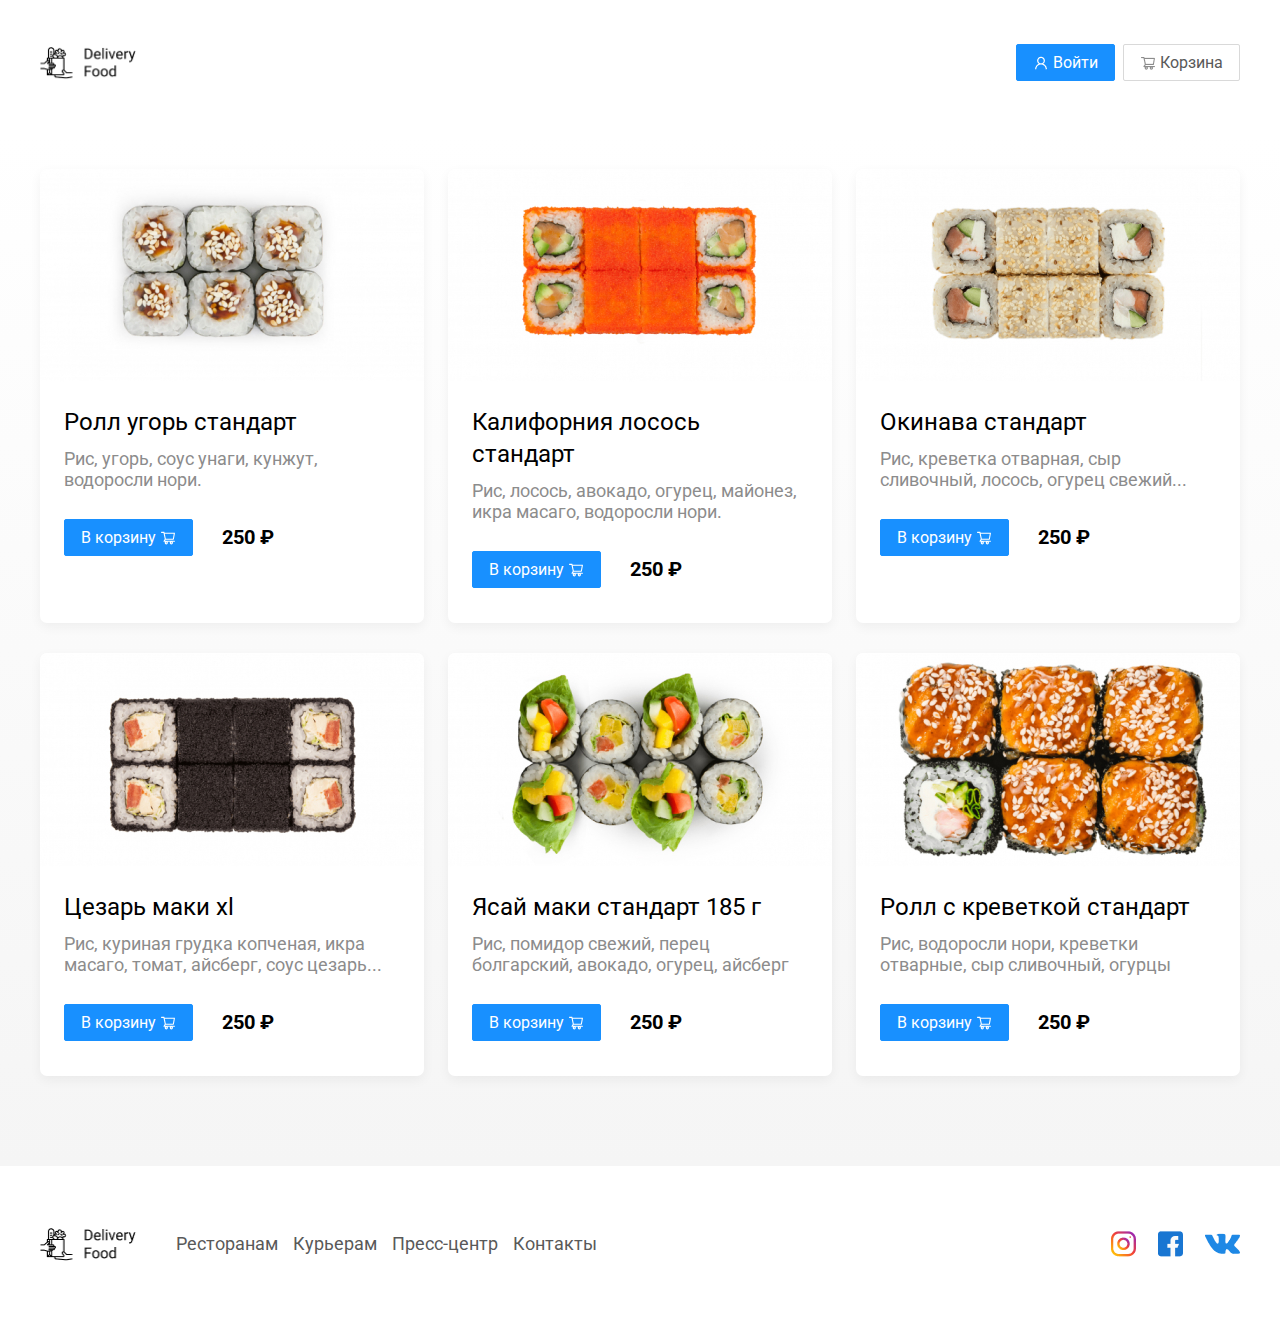
==== goods.html @ d11411a3 "перед затиранием верстки в контейнере на первой странице" ====
<!DOCTYPE html>
<html lang="ru">

<head>
  <meta charset="UTF-8">
  <meta http-equiv="X-UA-Compatible" content="IE=edge">
  <meta name="viewport" content="width=device-width, initial-scale=1.0">
  <link rel="preconnect" href="https://fonts.googleapis.com">
  <link rel="preconnect" href="https://fonts.gstatic.com" crossorigin>
  <link href="https://fonts.googleapis.com/css2?family=Roboto:wght@400;700&display=swap" rel="stylesheet">
  <link href="css/style.css" rel="stylesheet">
  <script src="./js/index.js" defer></script>
  <title>Delivery Food</title>
</head>

<body>
  <div class="page-wrapper">
    <header class="header">
      <div class="container">
        <div class="header-box">
          <a href="./index.html" class="header-logo logo">
            <img src="./images/logo.png" alt="logo">
          </a>
          <div class="header-controls">
            <button class="btn btn-primary">
              <img src="./images/icons/user.png" alt="User">
              <span>Войти</span>
            </button>
            <button class="btn btn-outline" id="cart-button">
              <img src="./images/icons/shopping-cart.png" alt="Cart">
              <span>Корзина</span>
            </button>
          </div>
        </div>
      </div>
    </header>

    <main class="main">

      <section class="products">
        <div class="container">


          <div class="products__wrapper">
            <div class="products__card card">
              <div class="card__image">
                <img src="./images/goods/goods-1.jpg" alt="goods-1">
              </div>
              <div class="card__description card-description">
                <div class="card__row">
                  <h4 class="card-description__name">Ролл угорь стандарт</h4>
                </div>

                <div class="card__row">
                  <p class="card-description__text">
                    Рис, угорь, соус унаги, кунжут, водоросли нори.
                  </p>
                </div>

                <div class="card__row">
                  <div class="card-description__controls">
                    <button class="btn btn-primary">
                      <span>В корзину</span>
                      <img src="./images/icons/shopping-cart-white.svg" alt="shopping cart">
                    </button>
                    <sppan class="card-description__controls-prise">
                      250 ₽
                    </sppan>
                  </div>
                </div>
              </div>
            </div>

            <div class="products__card card">
              <div class="card__image">
                <img src="./images/goods/goods-2.jpg" alt="goods-2">
              </div>
              <div class="card__description card-description">
                <div class="card__row">
                  <h4 class="card-description__name">Калифорния лосось стандарт</h4>
                </div>

                <div class="card__row">
                  <p class="card-description__text">
                    Рис, лосось, авокадо, огурец, майонез, икра масаго, водоросли нори.
                  </p>
                </div>

                <div class="card__row">
                  <div class="card-description__controls">
                    <button class="btn btn-primary">
                      <span>В корзину</span>
                      <img src="./images/icons/shopping-cart-white.svg" alt="shopping cart">
                    </button>
                    <sppan class="card-description__controls-prise">
                      250 ₽
                    </sppan>
                  </div>
                </div>
              </div>
            </div>

            <div class="products__card card">
              <div class="card__image">
                <img src="./images/goods/goods-3.jpg" alt="goods-3">
              </div>
              <div class="card__description card-description">
                <div class="card__row">
                  <h4 class="card-description__name">Окинава стандарт</h4>
                </div>

                <div class="card__row">
                  <p class="card-description__text">
                    Рис, креветка отварная, сыр сливочный, лосось, огурец свежий...
                  </p>
                </div>

                <div class="card__row">
                  <div class="card-description__controls">
                    <button class="btn btn-primary">
                      <span>В корзину</span>
                      <img src="./images/icons/shopping-cart-white.svg" alt="shopping cart">
                    </button>
                    <sppan class="card-description__controls-prise">
                      250 ₽
                    </sppan>
                  </div>
                </div>
              </div>
            </div>

            <div class="products__card card">
              <div class="card__image">
                <img src="./images/goods/goods-4.jpg" alt="goods-4">
              </div>
              <div class="card__description card-description">
                <div class="card__row">
                  <h4 class="card-description__name">Цезарь маки хl</h4>
                </div>

                <div class="card__row">
                  <p class="card-description__text">
                    Рис, куриная грудка копченая, икра масаго, томат, айсберг, соус цезарь...
                  </p>
                </div>

                <div class="card__row">
                  <div class="card-description__controls">
                    <button class="btn btn-primary">
                      <span>В корзину</span>
                      <img src="./images/icons/shopping-cart-white.svg" alt="shopping cart">
                    </button>
                    <sppan class="card-description__controls-prise">
                      250 ₽
                    </sppan>
                  </div>
                </div>
              </div>
            </div>

            <div class="products__card card">
              <div class="card__image">
                <img src="./images/goods/goods-5.jpg" alt="goods-5">
              </div>
              <div class="card__description card-description">
                <div class="card__row">
                  <h4 class="card-description__name">Ясай маки стандарт 185 г</h4>
                </div>

                <div class="card__row">
                  <p class="card-description__text">
                    Рис, помидор свежий, перец болгарский, авокадо, огурец, айсберг
                  </p>
                </div>

                <div class="card__row">
                  <div class="card-description__controls">
                    <button class="btn btn-primary">
                      <span>В корзину</span>
                      <img src="./images/icons/shopping-cart-white.svg" alt="shopping cart">
                    </button>
                    <sppan class="card-description__controls-prise">
                      250 ₽
                    </sppan>
                  </div>
                </div>
              </div>
            </div>

            <div class="products__card card">
              <div class="card__image">
                <img src="./images/goods/goods-6.jpg" alt="goods-6">
              </div>
              <div class="card__description card-description">
                <div class="card__row">
                  <h4 class="card-description__name">Ролл с креветкой стандарт</h4>
                </div>

                <div class="card__row">
                  <p class="card-description__text">
                    Рис, водоросли нори, креветки отварные, сыр сливочный, огурцы
                  </p>
                </div>

                <div class="card__row">
                  <div class="card-description__controls">
                    <button class="btn btn-primary">
                      <span>В корзину</span>
                      <img src="./images/icons/shopping-cart-white.svg" alt="shopping cart">
                    </button>
                    <sppan class="card-description__controls-prise">
                      250 ₽
                    </sppan>
                  </div>
                </div>
              </div>
            </div>

          </div>
        </div>
      </section>
    </main>

    <!-- Верстаем модальное окно -->
    <div class="cart-modal-overlay">
      <div class="cart-modal">
        <div class="cart-modal__header">
          <h2 class="cart-modal__header-title">Корзина</h2>
          <span class="cart-modal__header-close">
            <img src="./images/icons/close.svg" alt="close">
          </span>
        </div>

        <div class="cart-modal__body">
          <div class="cart-modal__item">
            <p class="cart-modal__item-title">
              Ролл угорь стандарт
            </p>

            <div class="cart-modal__item-controls">
              <span class="cart-modal__item-price">
                250 ₽
              </span>
              <div class="cart-modal__item-inner">
                <button class="btn btn-outline">-</button>
                <span class="cart-modal__item-count">1</span>
                <button class="btn btn-outline">+</button>
              </div>
            </div>

          </div>
          <div class="cart-modal__item">
            <p class="cart-modal__item-title">
              Ролл угорь стандарт
            </p>

            <div class="cart-modal__item-controls">
              <span class="cart-modal__item-price">
                250 ₽
              </span>
              <div class="cart-modal__item-inner">
                <button class="btn btn-outline">-</button>
                <span class="cart-modal__item-count">1</span>
                <button class="btn btn-outline">+</button>
              </div>
            </div>

          </div>
          <div class="cart-modal__item">
            <p class="cart-modal__item-title">
              Ролл угорь стандарт
            </p>

            <div class="cart-modal__item-controls">
              <span class="cart-modal__item-price">
                250 ₽
              </span>
              <div class="cart-modal__item-inner">
                <button class="btn btn-outline">-</button>
                <span class="cart-modal__item-count">1</span>
                <button class="btn btn-outline">+</button>
              </div>
            </div>

          </div>
        </div>

        <div class="cart-modal__footer">
          <div class="cart-modal__footer-price">
            1250 ₽
          </div>
          <div class="cart-modal__footer-controls">
            <button class="btn btn-primary">
              Оформить заказ
            </button>
            <button class="btn btn-outline">
              Отмена
            </button>
          </div>
        </div>
      </div>
    </div>

    <footer class="footer">
      <div class="container">
        <div class="footer-box">
          <a href="./index.html" class="header-logo logo">
            <img src="./images/logo.png" alt="logo">
          </a>
          <div class="footer-nav">
            <ul>
              <li>
                <a href="./goods.html">Ресторанам</a>
              </li>
              <li>
                <a href="./goods.html">Курьерам</a>
              </li>
              <li>
                <a href="./goods.html">Пресс-центр</a>
              </li>
              <li>
                <a href="./goods.html">Контакты</a>
              </li>
            </ul>
          </div>
          <div class="footer-social">
            <img src="./images/social/INST.png" alt="instagram">
            <img src="./images/social/FB.png" alt="facebook">
            <img src="./images/social/VK.png" alt="InContact)">
          </div>
        </div>
      </div>
    </footer>
  </div>
</body>

</html>
---- css/style.css ----
* {
  box-sizing: border-box;
  font-family: Roboto;
  font-style: normal;
  line-height: normal;
}

body {
  margin: 0;
  padding: 0;
}

h1,
h2,
h3,
h4,
p {
  margin: 0;
}

.page-wrapper {
  display: flex;
  flex-direction: column;
  min-height: 100vh;
}

.container {
  max-width: 1230px;
  /* height: 100%; */
  margin: 0 auto;
  padding: 0 15px;
}

.main {
  flex-grow: 1;
  background: linear-gradient(180deg, rgba(245, 245, 245, 0.00) 1.04%, #F5F5F5 100%);
}

.btn {
  padding: 8px 16px;
  display: flex;
  align-items: center;
  gap: 4px;
  /* Убираем обводку вокруг кнопок */
  outline: none;
  cursor: pointer;
  font-size: 16px;
  font-weight: 400;
  line-height: 24px;
  /* 150% */
}

.btn-primary {
  border-radius: 2px;
  background: #1890FF;
  border: 1px solid #1890FF;
  color: #FFF;
}

.btn-outline {
  border-radius: 2px;
  border: 1px solid #D9D9D9;
  background: #FFF;
  color: #595959;
}

.logo {
  max-width: 100px;
  max-height: 36px;
}

.logo img {
  width: 100%;

}

.header {
  padding: 44px 0;
}

.header-box {
  display: flex;
  justify-content: space-between;
  align-items: center;
}

.header-controls {
  display: flex;
  align-items: center;
  /* Чтобы кнопки разрастались в левую сторону */
  justify-content: flex-end;
  gap: 8px;
}

.footer {
  padding: 60px 0;
}

.footer-box {
  display: flex;
  flex-wrap: wrap;
  gap: 36px;
  align-items: center;
}

.footer-nav {
  /* растягиваем элемент на все свободное пространство */
  flex-grow: 1;
}

.footer-nav ul {
  display: flex;
  flex-wrap: wrap;
  align-items: center;
  list-style: none;
  gap: 15px;
  padding: 0;
  margin: 0;
}

.footer-nav ul li a {
  color: #595959;
  font-size: 18px;
  font-weight: 400;
  text-decoration: none;
}

.footer-social {
  display: flex;
  align-items: center;
  justify-content: flex-end;
  gap: 21px;
}

.banner {
  margin-bottom: 56px;
}

.banner__item {
  background-color: #FFF1B8;
  background-image: url(../images/banners/banner-img.png);
  background-repeat: no-repeat;
  background-position: center right;
  background-size: contain;
  padding: 68px;
  border-radius: 10px;
}

.banner__title {
  color: #302C34;
  font-size: 39px;
  font-weight: 700;
  max-width: 460px;
  margin-bottom: 12px;
}

.banner__text {
  color: #302C34;
  font-size: 24px;
  font-weight: 400;
  max-width: 538px;
}

.products__header {
  display: flex;
  gap: 24px;
  flex-wrap: wrap;
  justify-content: space-between;
  align-items: center;
}

.products__header-title {
  color: #000;
  font-size: 36px;
  font-weight: 700;
}

.products__header-search {
  min-width: 306px;
  height: 34px;
  flex-shrink: 0;
  border-radius: 2px;
  border: 1px solid #D9D9D9;
  background: #FFF;
  padding: 5px 12px;
}

.products__header-search:focus {
  outline: none;
}

.products__header-search::placeholder {
  color: #BFBFBF;
  font-size: 16px;
  font-weight: 400;
  line-height: 24px;
  /* 150% */
}

.products__wrapper {
  display: flex;
  flex-wrap: wrap;
  gap: 30px 24px;
  margin-top: 44px;
  margin-bottom: 90px;
}

/* Устанавливаем динамический размер карточки (для адаптива) чтобы на брекпоинтах менять их ширину*/
.products__card {
  width: calc((100% - 48px) / 3);
  border-radius: 7px;
  background: #FFF;
  box-shadow: 0px 4px 12px 0px rgba(0, 0, 0, 0.05);
  /* Чтобы картинка обрезалась по закруглению карточки */
  overflow: hidden;
  text-decoration: none;
}

.card__image {
  width: 100%;
}

.card__image img {
  width: 100%;
}

.card__description {
  padding: 20px 24px 35px;
}

.card__row {
  display: flex;
  justify-content: space-between;
  align-items: center;

}

/* .card__row:not(:last-child) {
  margin-bottom: 10px;
} */

.card__row:nth-child(1) {
  margin-bottom: 10px;
}

.card__row:nth-child(3) {
  margin-top: 29px;
}

.card__title {
  color: #000;
  font-size: 24px;
  font-weight: 700;
  line-height: 32px;
  /* 133.333% */
}

.card__badge {
  color: #FFF;
  font-size: 12px;
  font-weight: 400;
  line-height: 20px;
  /* 166.667% */
  padding: 1px 8px;
  border-radius: 2px;
  background: #262626;
}

.card__info {
  display: flex;
  align-items: center;
  justify-content: flex-start;
  flex-wrap: wrap;
  row-gap: 25px;
  column-gap: 25px;
}

.card__info-raiting {
  color: #FFC107;
  font-size: 18px;
  font-weight: 700;
  line-height: 32px;
  /* 177.778% */
}

.card__info-price,
.card__info-group {
  color: #8C8C8C;
  font-size: 18px;
  font-weight: 400;
  line-height: 32px;
  /* 177.778% */
}

.card__info-group {
  position: relative;
}

.card__info-group::before {
  position: absolute;
  content: "";
  display: block;
  width: 5px;
  height: 5px;
  border-radius: 50%;
  background: #8C8C8C;
  left: -15px;
  top: 13.5px;
}

.card-description__name {
  color: #000;
  font-size: 24px;
  font-weight: 400;
  line-height: 32px;
  /* 133.333% */
}

.card-description__text {
  color: #8C8C8C;
  font-size: 18px;
  font-weight: 400;
}

.card-description__controls {
  display: flex;
  justify-content: flex-start;
  align-items: center;
  gap: 29px;
}

.card-description__controls-prise {
  color: #000;
  font-size: 20px;
  font-weight: 700;
  line-height: 32px;
  /* 160% */
}

.cart-modal-overlay {
  display: none;
  position: fixed;
  top: 0;
  right: 0;
  bottom: 0;
  left: 0;
  background: rgba(0, 0, 0, 0.40);
  justify-content: center;
  align-items: center;
}

.cart-modal-overlay.open {
  display: flex;
}

.cart-modal {
  max-width: 780px;
  width: 100%;
  padding: 40px 45px;
  border-radius: 5px;
  background: #FFF;
}

.cart-modal__header {
  display: flex;
  justify-content: space-between;
  align-items: center;
  margin-bottom: 48px;
}

.cart-modal__header-title {
  color: #000;
  font-size: 36px;
  font-weight: 700;
}

.cart-modal__header-close {
  cursor: pointer;
}

.cart-modal__footer {
  display: flex;
  justify-content: space-between;
  align-items: center;
  flex-wrap: wrap;
  gap: 10px;
  margin-top: 50px;
}

.cart-modal__footer-price {
  padding: 15px 20px;
  border-radius: 5px;
  background: #262626;
  color: #FAFAFA;
  font-size: 20px;
  font-weight: 700;
}

.cart-modal__footer-controls {
  display: flex;
  align-items: center;
  gap: 10px;
}

.cart-modal__item {
  display: flex;
  justify-content: space-between;
  align-items: center;
  /* Предусмотрим перенос строк */
  flex-wrap: wrap;
  gap: 10px;
  padding-right: 16px;
  padding-bottom: 10px;
  border-bottom: 1px solid #D9D9D9;
  margin-bottom: 17px;
}

.cart-modal__item-title {
  color: #000;
  font-size: 18px;
  font-weight: 400;
  line-height: 32px;
  /* 177.778% */
}

.cart-modal__item-controls {
  display: flex;
  align-items: center;
  gap: 48px;
}

.cart-modal__item-price {
  color: #000;
  font-size: 20px;
  font-weight: 700;
  line-height: 32px;
  /* 160% */
}

.cart-modal__item-inner {
  display: flex;
  justify-content: space-between;
  align-items: center;
  gap: 14px;
}

.cart-modal__item-inner button {
  padding-top: 5px;
  padding-bottom: 5px;
  border-radius: 2px;
  border: 1px solid #40A9FF;
  background: #FFF;
  color: #40A9FF;
  font-size: 14px;
  font-weight: 400;
  line-height: 22px;
  /* 157.143% */
}

.cart-modal__item-count {
  color: #000;
  font-size: 16px;
  font-weight: 400;
  line-height: 24px;
  /* 150% */
}


/* @media (max-width: 991px) {} */
/* Или так */
@media (width <=991px) {
  .banner__item {
    background-image: none;
  }

  .banner__header-title {
    max-width: 100%;
  }

  .banner__text {
    max-width: 100%;
  }

  /* Оставляем в строке только 2 карточки */
  .products__card {
    width: calc((100% - 24px) / 2);
  }
}

@media (width <=600px) {

  /* Оставляем в строке только 1 карточку */
  .products__card {
    width: 100%;
  }
}
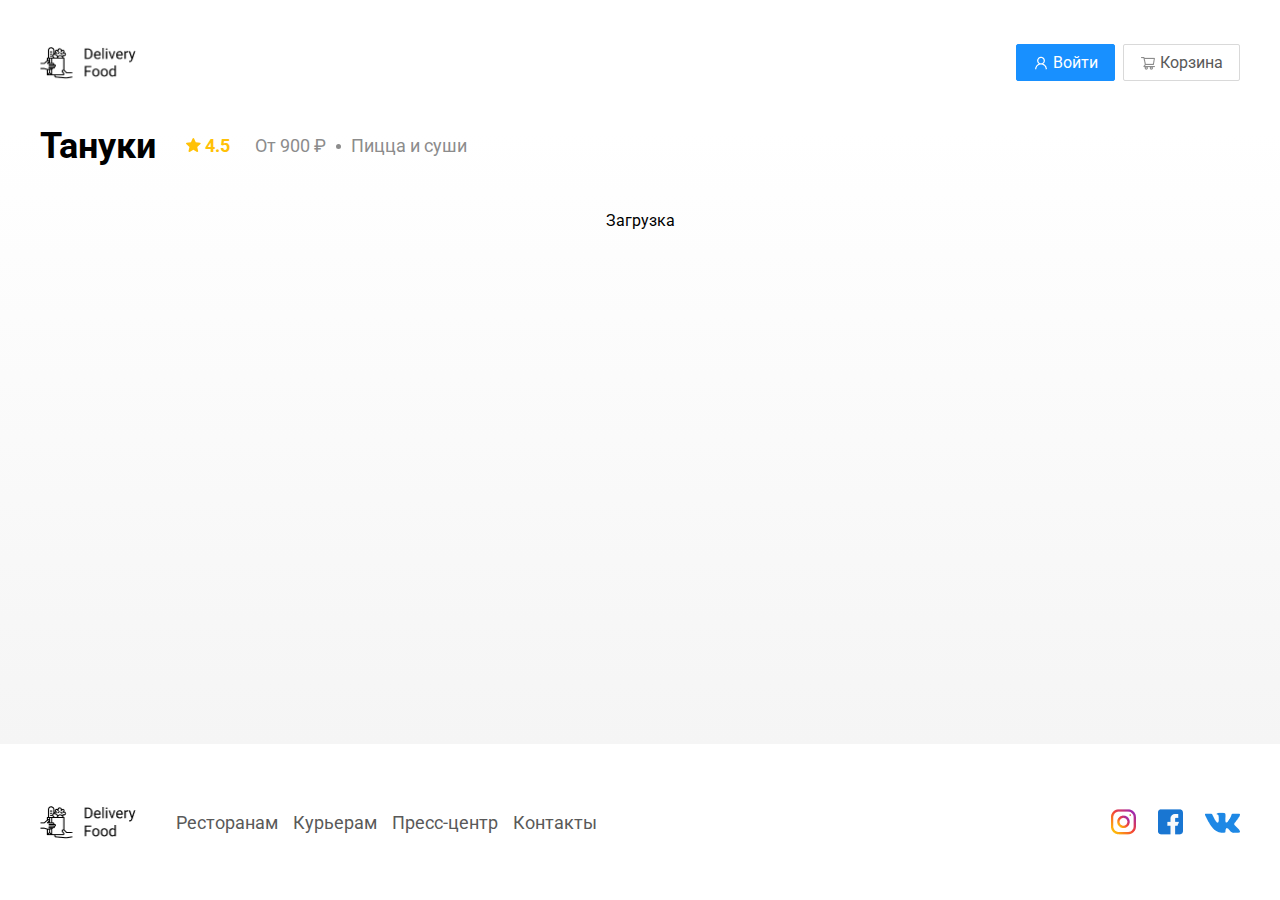
==== commit 640334fe: "Состояние перед переносом  верстки на фреймворк Vue.JS" ====
--- a/goods.html
+++ b/goods.html
@@ -40,8 +40,25 @@
       <section class="products">
         <div class="container">
 
-
-          <div class="products__wrapper">
+          <div class="products__header header-goods">
+            <h3 class="products__header-title">Тануки</h3>
+            <div class="card__row ">
+              <div class="card__info">
+                <div class="card__info-raiting">
+                  <img src="./images/icons/star.svg" alt="star">
+                  4.5
+                </div>
+                <div class="card__info-price">
+                  От 900 ₽
+                </div>
+                <div class="card__info-group">
+                  Пицца и суши
+                </div>
+              </div>
+            </div>
+          </div>
+
+          <div class="products__wrapper" id="goods-container">
             <div class="products__card card">
               <div class="card__image">
                 <img src="./images/goods/goods-1.jpg" alt="goods-1">
@@ -63,9 +80,9 @@
                       <span>В корзину</span>
                       <img src="./images/icons/shopping-cart-white.svg" alt="shopping cart">
                     </button>
-                    <sppan class="card-description__controls-prise">
-                      250 ₽
-                    </sppan>
+                    <span class="card-description__controls-prise">
+                      250 ₽
+                    </span>
                   </div>
                 </div>
               </div>
@@ -92,9 +109,9 @@
                       <span>В корзину</span>
                       <img src="./images/icons/shopping-cart-white.svg" alt="shopping cart">
                     </button>
-                    <sppan class="card-description__controls-prise">
-                      250 ₽
-                    </sppan>
+                    <span class="card-description__controls-prise">
+                      250 ₽
+                    </span>
                   </div>
                 </div>
               </div>
@@ -121,9 +138,9 @@
                       <span>В корзину</span>
                       <img src="./images/icons/shopping-cart-white.svg" alt="shopping cart">
                     </button>
-                    <sppan class="card-description__controls-prise">
-                      250 ₽
-                    </sppan>
+                    <span class="card-description__controls-prise">
+                      250 ₽
+                    </span>
                   </div>
                 </div>
               </div>
@@ -150,9 +167,9 @@
                       <span>В корзину</span>
                       <img src="./images/icons/shopping-cart-white.svg" alt="shopping cart">
                     </button>
-                    <sppan class="card-description__controls-prise">
-                      250 ₽
-                    </sppan>
+                    <span class="card-description__controls-prise">
+                      250 ₽
+                    </span>
                   </div>
                 </div>
               </div>
@@ -179,9 +196,9 @@
                       <span>В корзину</span>
                       <img src="./images/icons/shopping-cart-white.svg" alt="shopping cart">
                     </button>
-                    <sppan class="card-description__controls-prise">
-                      250 ₽
-                    </sppan>
+                    <span class="card-description__controls-prise">
+                      250 ₽
+                    </span>
                   </div>
                 </div>
               </div>
@@ -208,9 +225,9 @@
                       <span>В корзину</span>
                       <img src="./images/icons/shopping-cart-white.svg" alt="shopping cart">
                     </button>
-                    <sppan class="card-description__controls-prise">
-                      250 ₽
-                    </sppan>
+                    <span class="card-description__controls-prise">
+                      250 ₽
+                    </span>
                   </div>
                 </div>
               </div>
--- a/css/style.css
+++ b/css/style.css
@@ -169,6 +169,11 @@
   align-items: center;
 }
 
+.products__header.header-goods {
+  justify-content: flex-start;
+  gap: 30px;
+}
+
 .products__header-title {
   color: #000;
   font-size: 36px;
@@ -210,7 +215,7 @@
   width: calc((100% - 48px) / 3);
   border-radius: 7px;
   background: #FFF;
-  box-shadow: 0px 4px 12px 0px rgba(0, 0, 0, 0.05);
+  box-shadow: 0 4px 12px 0 rgba(0, 0, 0, 0.05);
   /* Чтобы картинка обрезалась по закруглению карточки */
   overflow: hidden;
   text-decoration: none;
@@ -271,8 +276,7 @@
   align-items: center;
   justify-content: flex-start;
   flex-wrap: wrap;
-  row-gap: 25px;
-  column-gap: 25px;
+  gap: 25px;
 }
 
 .card__info-raiting {
@@ -466,9 +470,8 @@
 }
 
 
-/* @media (max-width: 991px) {} */
-/* Или так */
-@media (width <=991px) {
+
+@media (max-width: 991px) {
   .banner__item {
     background-image: none;
   }
@@ -487,7 +490,7 @@
   }
 }
 
-@media (width <=600px) {
+@media (max-width: 600px) {
 
   /* Оставляем в строке только 1 карточку */
   .products__card {
